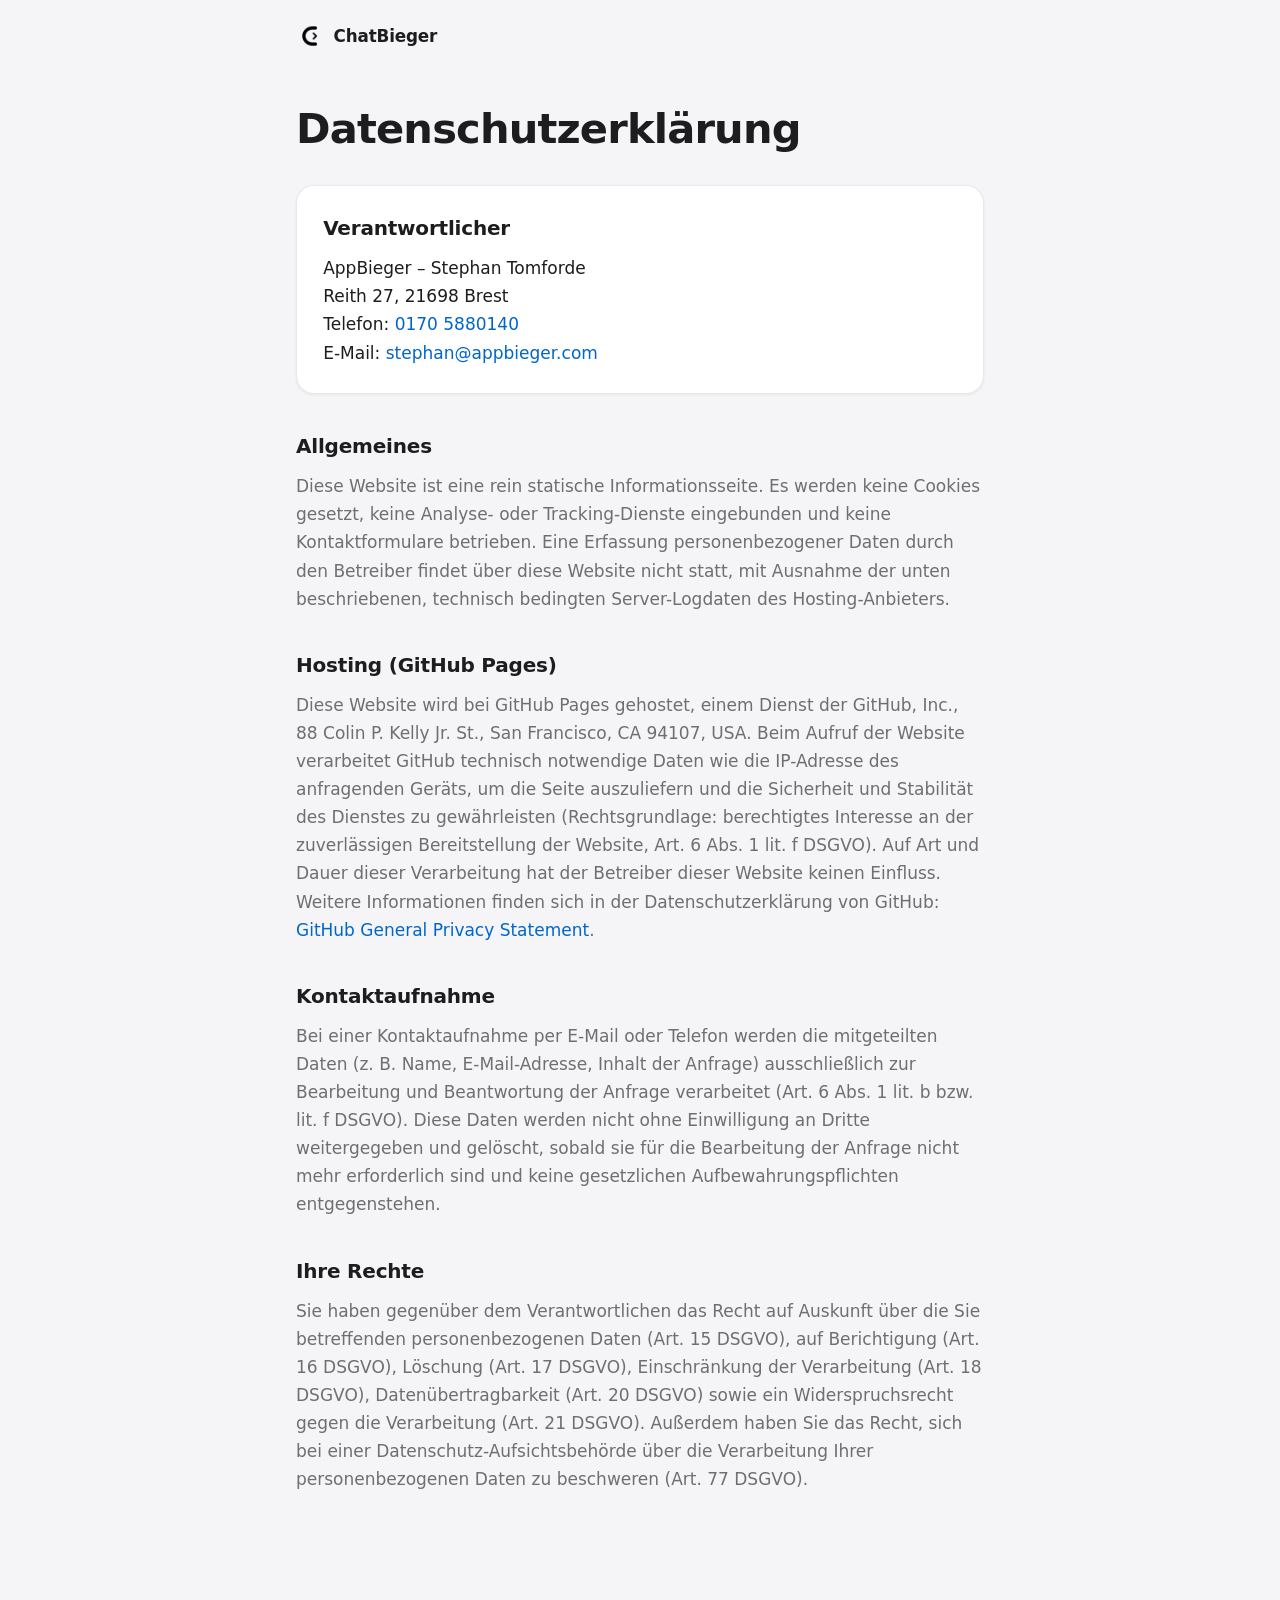
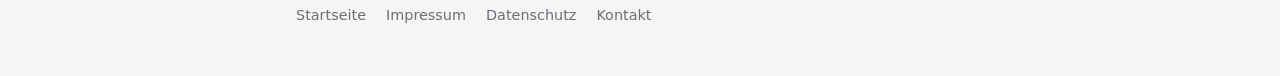
==== datenschutz.html @ e8546956 "Kontaktdaten vor Crawlern schützen: JS-Zusammenbau statt Klartext E-Mail und Telefonnummer stehen im" ====
<!doctype html>
<html lang="de">
<head>
  <meta charset="utf-8">
  <meta name="viewport" content="width=device-width, initial-scale=1">
  <title>Datenschutzerklärung – ChatBieger</title>
  <meta name="robots" content="noindex">
  <link rel="icon" type="image/png" href="favicon.png">
  <link rel="stylesheet" href="styles.css">
  <script src="kontakt-schutz.js" defer></script>
</head>
<body>

<div class="topbar">
  <div class="wrap">
    <a href="./"><img src="favicon.png" alt="" width="28" height="28"><span>ChatBieger</span></a>
  </div>
</div>

<main>
  <div class="wrap">
    <h1>Datenschutzerklärung</h1>

    <div class="card">
      <h2 style="margin-top:0">Verantwortlicher</h2>
      <p>
        AppBieger &ndash; Stephan Tomforde<br>
        Reith 27, 21698 Brest<br>
        Telefon: <span data-tel="041088507194+" data-tel-anzeige="0410885 0710"><noscript>(wird mit aktiviertem JavaScript angezeigt)</noscript></span><br>
        E-Mail: <span data-em-user="nahpets" data-em-domain="moc.regeibppa"><noscript>stephan (at) appbieger (punkt) com</noscript></span>
      </p>
    </div>

    <h2>Allgemeines</h2>
    <p class="muted">
      Diese Website ist eine rein statische Informationsseite. Es werden keine Cookies
      gesetzt, keine Analyse- oder Tracking-Dienste eingebunden und keine Kontaktformulare
      betrieben. Eine Erfassung personenbezogener Daten durch den Betreiber findet über
      diese Website nicht statt, mit Ausnahme der unten beschriebenen, technisch bedingten
      Server-Logdaten des Hosting-Anbieters.
    </p>

    <h2>Hosting (GitHub Pages)</h2>
    <p class="muted">
      Diese Website wird bei GitHub Pages gehostet, einem Dienst der GitHub, Inc.,
      88 Colin P. Kelly Jr. St., San Francisco, CA 94107, USA. Beim Aufruf der Website
      verarbeitet GitHub technisch notwendige Daten wie die IP-Adresse des anfragenden
      Geräts, um die Seite auszuliefern und die Sicherheit und Stabilität des Dienstes zu
      gewährleisten (Rechtsgrundlage: berechtigtes Interesse an der zuverlässigen
      Bereitstellung der Website, Art. 6 Abs. 1 lit. f DSGVO). Auf Art und Dauer dieser
      Verarbeitung hat der Betreiber dieser Website keinen Einfluss. Weitere Informationen
      finden sich in der Datenschutzerklärung von GitHub:
      <a href="https://docs.github.com/de/site-policy/privacy-policies/github-general-privacy-statement" rel="noopener">GitHub General Privacy Statement</a>.
    </p>

    <h2>Kontaktaufnahme</h2>
    <p class="muted">
      Bei einer Kontaktaufnahme per E-Mail oder Telefon werden die mitgeteilten Daten
      (z.&nbsp;B. Name, E-Mail-Adresse, Inhalt der Anfrage) ausschließlich zur Bearbeitung
      und Beantwortung der Anfrage verarbeitet (Art. 6 Abs. 1 lit. b bzw. lit. f DSGVO).
      Diese Daten werden nicht ohne Einwilligung an Dritte weitergegeben und gelöscht,
      sobald sie für die Bearbeitung der Anfrage nicht mehr erforderlich sind und keine
      gesetzlichen Aufbewahrungspflichten entgegenstehen.
    </p>

    <h2>Ihre Rechte</h2>
    <p class="muted">
      Sie haben gegenüber dem Verantwortlichen das Recht auf Auskunft über die Sie
      betreffenden personenbezogenen Daten (Art. 15 DSGVO), auf Berichtigung (Art. 16
      DSGVO), Löschung (Art. 17 DSGVO), Einschränkung der Verarbeitung (Art. 18 DSGVO),
      Datenübertragbarkeit (Art. 20 DSGVO) sowie ein Widerspruchsrecht gegen die
      Verarbeitung (Art. 21 DSGVO). Außerdem haben Sie das Recht, sich bei einer
      Datenschutz-Aufsichtsbehörde über die Verarbeitung Ihrer personenbezogenen Daten zu
      beschweren (Art. 77 DSGVO).
    </p>
  </div>
</main>

<footer class="legal-footer">
  <div class="wrap">
    <a href="./">Startseite</a>
    <a href="impressum.html">Impressum</a>
    <a href="datenschutz.html">Datenschutz</a>
    <a href="kontakt.html">Kontakt</a>
  </div>
</footer>

</body>
</html>
---- styles.css ----
/* Gemeinsame Basis für die Unterseiten (Impressum, Datenschutz, Kontakt).
   Tokens identisch mit index.html — bei Änderungen beide Stellen pflegen. */

:root {
  --ground: #f5f5f7;
  --surface: #ffffff;
  --surface-soft: #fbfbfd;
  --ink: #1d1d1f;
  --ink-soft: #6e6e73;
  --ink-faint: #86868b;
  --accent: #0066cc;
  --accent-hover: #0055aa;
  --ring: inset 0 0 0 1px rgba(0, 0, 0, 0.09);
  --card-shadow: 0 1px 3px rgba(0, 0, 0, 0.06);
}

* { box-sizing: border-box; }

body {
  margin: 0;
  background: var(--ground);
  color: var(--ink);
  font-family: -apple-system, BlinkMacSystemFont, "SF Pro Text", "Segoe UI Variable Text", "Segoe UI", system-ui, sans-serif;
  font-size: 1.0625rem;
  line-height: 1.65;
  -webkit-font-smoothing: antialiased;
}

.wrap { max-width: 46rem; margin: 0 auto; padding: 0 1.5rem; }

.topbar { padding: 1.4rem 0; }
.topbar .wrap { display: flex; align-items: center; gap: 0.6rem; }
.topbar a {
  display: flex;
  align-items: center;
  gap: 0.6rem;
  color: var(--ink);
  text-decoration: none;
  font-weight: 600;
  font-size: 1.05rem;
  letter-spacing: -0.01em;
}
.topbar img { width: 28px; height: 28px; border-radius: 8px; }

main { padding: 2rem 0 4rem; }

h1 {
  margin: 0 0 2rem;
  font-size: clamp(1.9rem, 4vw, 2.6rem);
  font-weight: 700;
  letter-spacing: -0.02em;
  line-height: 1.15;
}
h2 {
  margin: 2.25rem 0 0.6rem;
  font-size: 1.25rem;
  font-weight: 600;
  letter-spacing: -0.01em;
}
p { margin: 0 0 0.9rem; }
a { color: var(--accent); text-decoration: none; }
a:hover { color: var(--accent-hover); text-decoration: underline; }
.muted { color: var(--ink-soft); }

.card {
  background: var(--surface);
  border-radius: 18px;
  box-shadow: var(--card-shadow), var(--ring);
  padding: 1.7rem;
  margin: 0 0 1.25rem;
}
.card p:last-child { margin-bottom: 0; }

address { font-style: normal; }

.legal-footer {
  padding: 2rem 0 3rem;
  font-size: 0.9rem;
  color: var(--ink-faint);
}
.legal-footer .wrap { display: flex; flex-wrap: wrap; gap: 1.25rem; }
.legal-footer a { color: var(--ink-soft); }
.legal-footer a:hover { color: var(--ink); }
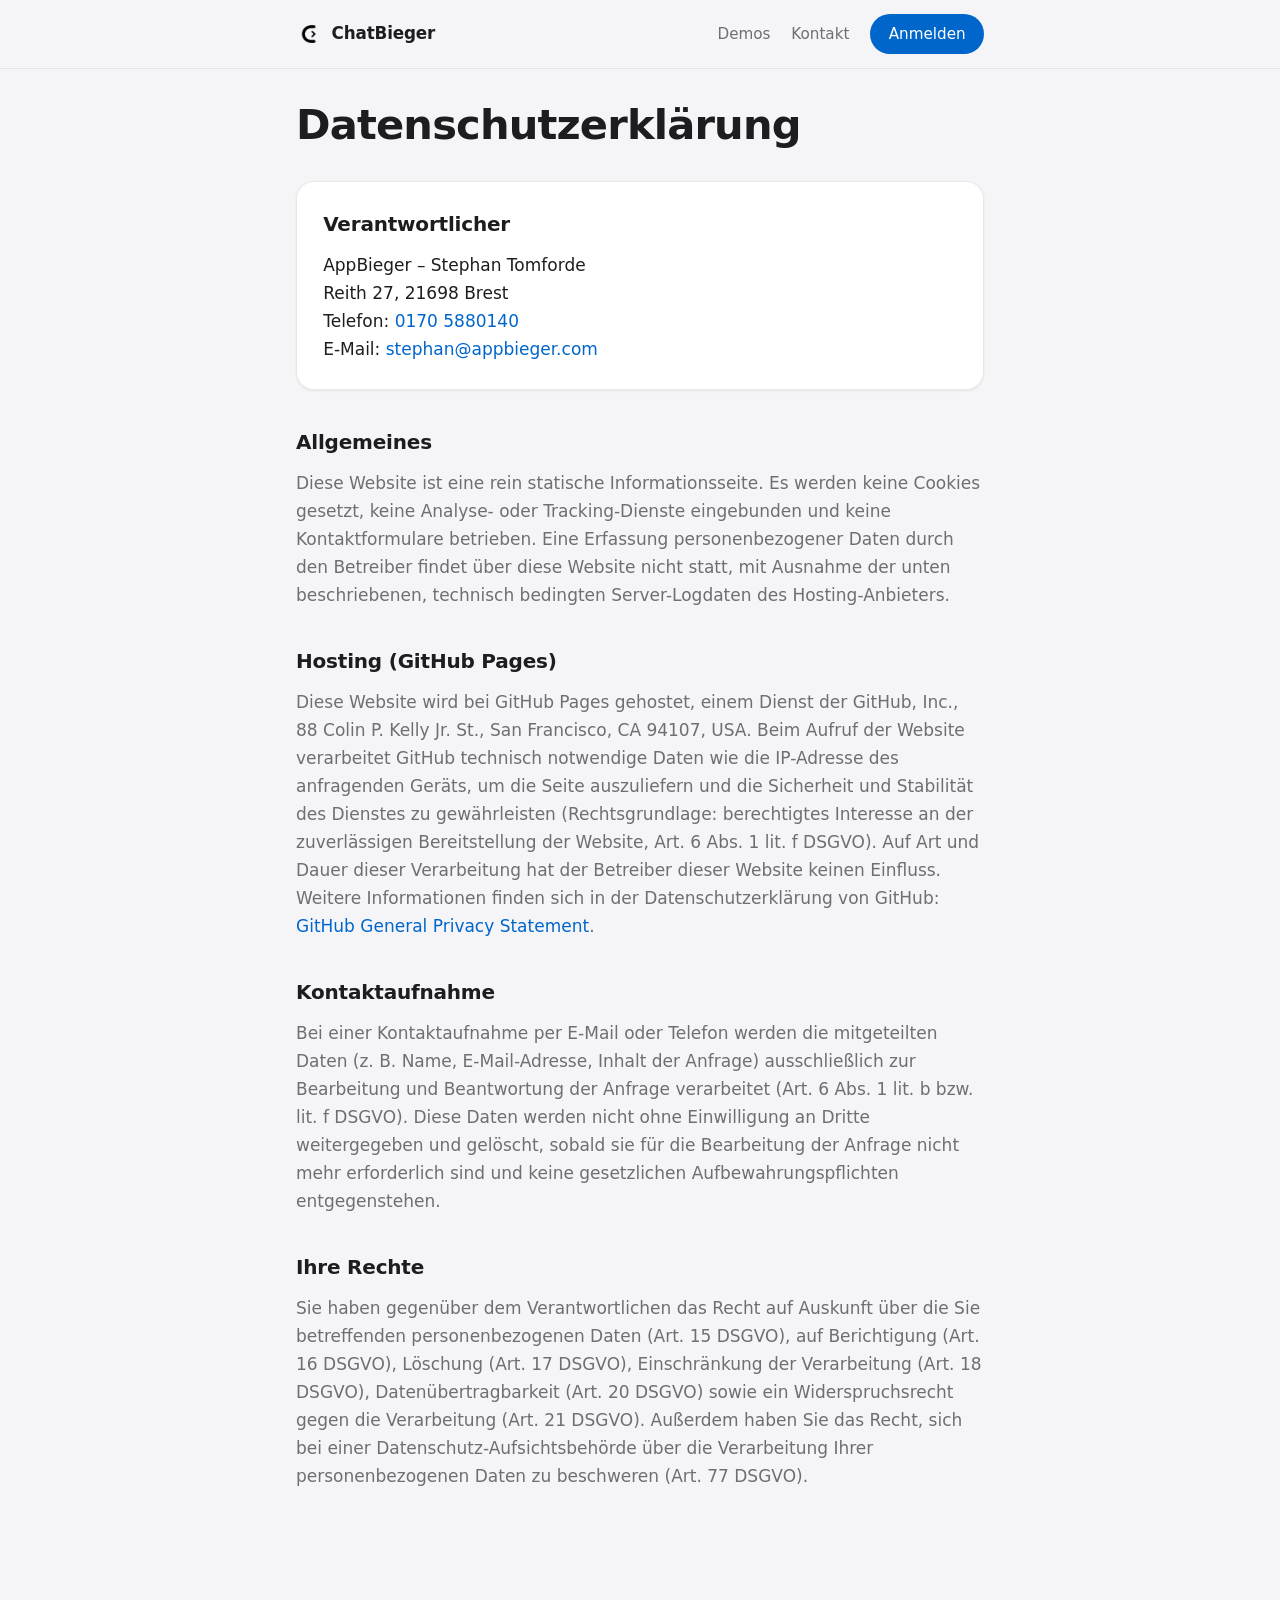
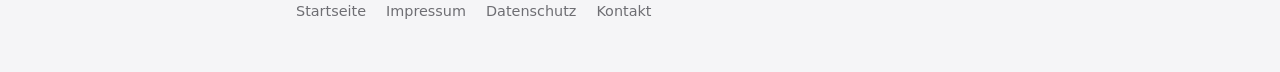
==== commit 0fb5a3bc: "Die Produktleiste: dieselbe erste Zeile wie in Demo und Einrichtung Marke links, Demos · Kontakt · A" ====
--- a/datenschutz.html
+++ b/datenschutz.html
@@ -13,7 +13,12 @@
 
 <div class="topbar">
   <div class="wrap">
-    <a href="./"><img src="favicon.png" alt="" width="28" height="28"><span>ChatBieger</span></a>
+    <a class="marke" href="./"><img src="chatbieger-logo.png" alt="" width="26" height="26"><span>ChatBieger</span></a>
+    <nav aria-label="ChatBieger">
+      <a href="https://chat.demo.chatbieger.com/">Demos</a>
+      <a href="kontakt.html">Kontakt</a>
+      <a class="topbar-demo" href="https://admin.demo.chatbieger.com/">Anmelden</a>
+    </nav>
   </div>
 </div>
 
--- a/styles.css
+++ b/styles.css
@@ -28,9 +28,11 @@
 
 .wrap { max-width: 46rem; margin: 0 auto; padding: 0 1.5rem; }
 
-.topbar { padding: 1.4rem 0; }
-.topbar .wrap { display: flex; align-items: center; gap: 0.6rem; }
-.topbar a {
+/* Die Produktleiste: dieselbe erste Zeile wie auf index.html, den Demo-Seiten
+   und in der Einrichtung — bei Änderungen alle Stellen pflegen. */
+.topbar { padding: 0.9rem 0; border-bottom: 1px solid rgba(0, 0, 0, 0.07); }
+.topbar .wrap { display: flex; align-items: center; gap: 1.3rem; }
+.topbar .marke {
   display: flex;
   align-items: center;
   gap: 0.6rem;
@@ -40,7 +42,21 @@
   font-size: 1.05rem;
   letter-spacing: -0.01em;
 }
-.topbar img { width: 28px; height: 28px; border-radius: 8px; }
+.topbar img { width: 26px; height: 26px; display: block; }
+.topbar nav { margin-left: auto; display: flex; align-items: center; gap: 1.3rem; }
+.topbar nav a { color: var(--ink-soft); text-decoration: none; font-size: 0.95rem; }
+.topbar nav a:hover { color: var(--ink); }
+.topbar nav a[aria-current="page"] { color: var(--ink); font-weight: 600; }
+.topbar .topbar-demo {
+  display: inline-flex;
+  align-items: center;
+  border-radius: 999px;
+  padding: 0.45rem 1.15rem;
+  background: var(--accent);
+  color: #fff;
+}
+.topbar .topbar-demo:hover { background: var(--accent-hover); color: #fff; }
+@media (max-width: 30rem) { .topbar nav a:not(.topbar-demo):not(:first-child) { display: none; } }
 
 main { padding: 2rem 0 4rem; }
 
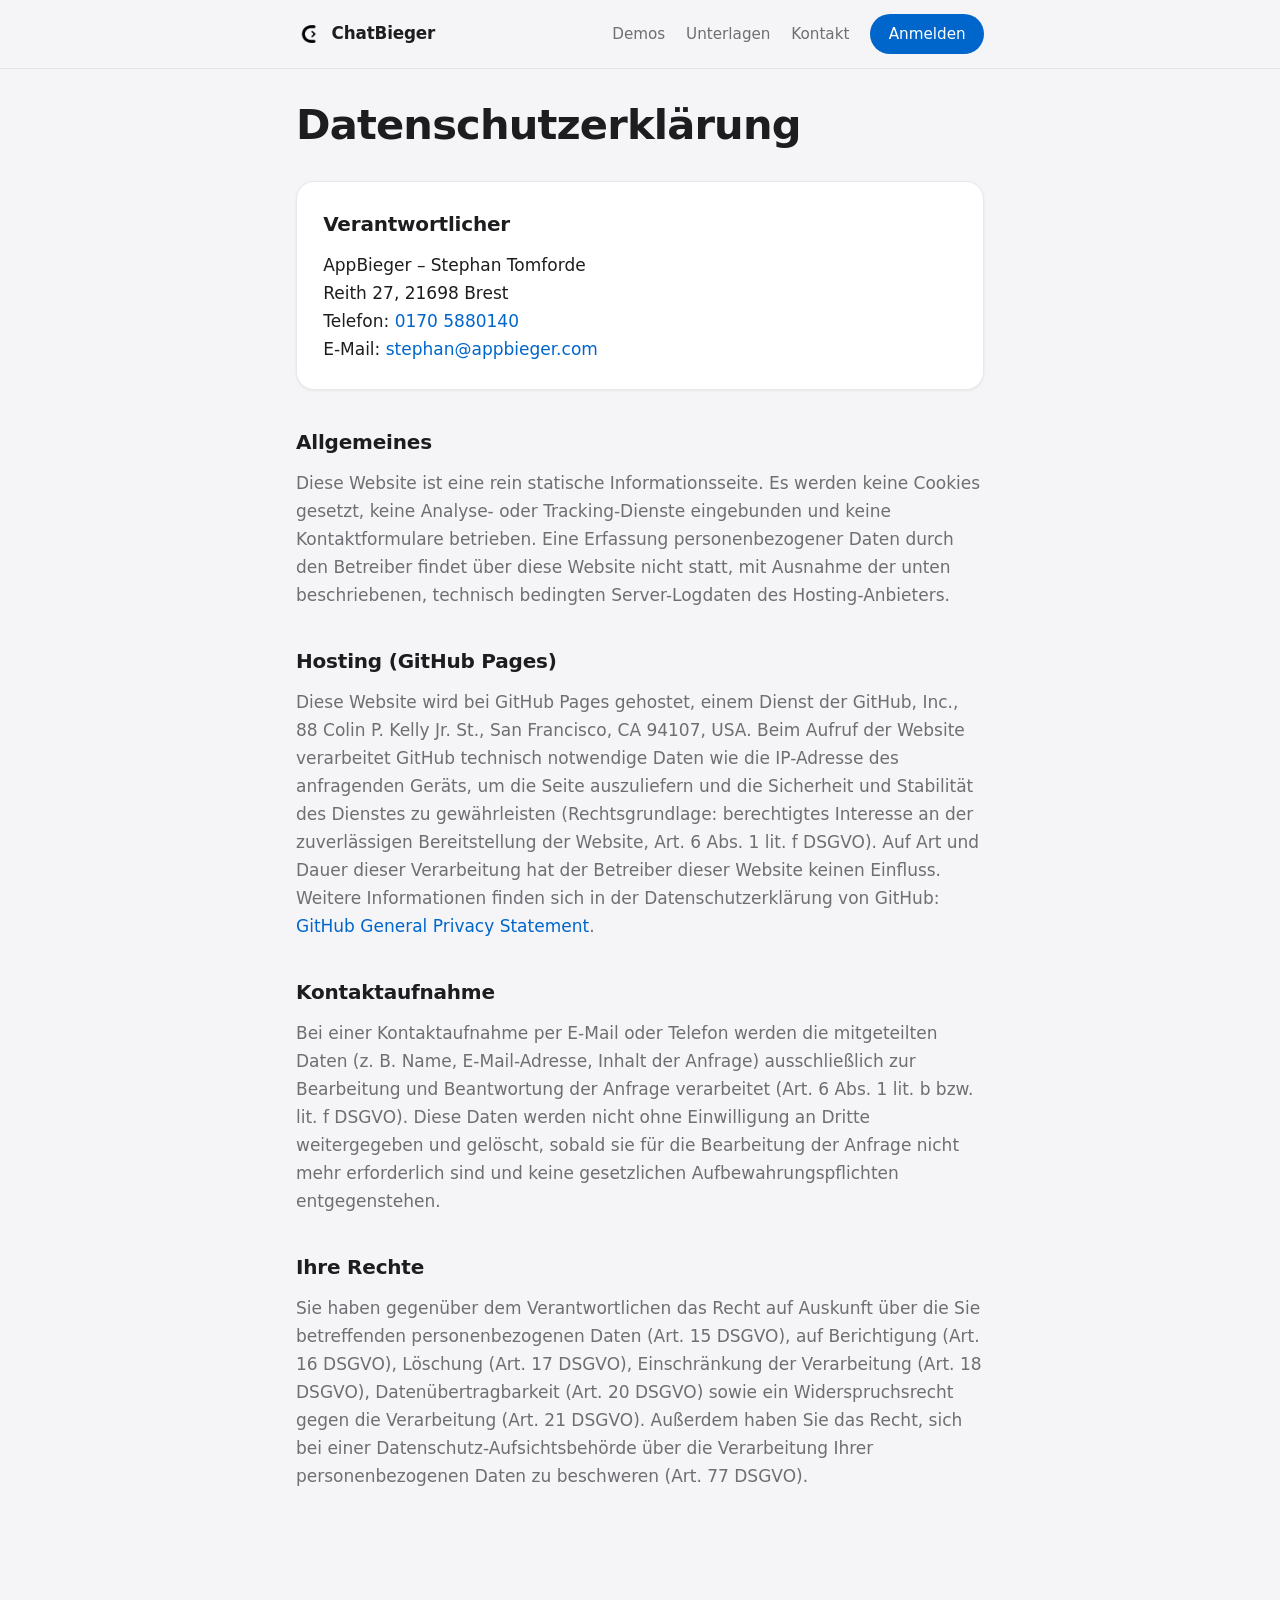
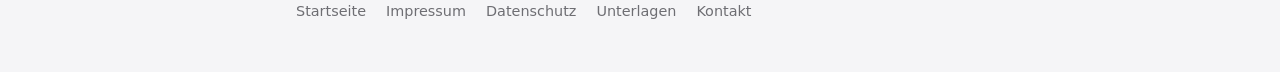
==== commit 8ab600a7: "Was eine Vorlage braucht, steht auf einer Seite, bevor jemand anfragt Das Council aus vier Achim-Köp" ====
--- a/datenschutz.html
+++ b/datenschutz.html
@@ -16,6 +16,7 @@
     <a class="marke" href="./"><img src="chatbieger-logo.png" alt="" width="26" height="26"><span>ChatBieger</span></a>
     <nav aria-label="ChatBieger">
       <a href="https://chat.demo.chatbieger.com/">Demos</a>
+      <a href="unterlagen.html">Unterlagen</a>
       <a href="kontakt.html">Kontakt</a>
       <a class="topbar-demo" href="https://admin.demo.chatbieger.com/">Anmelden</a>
     </nav>
@@ -86,6 +87,7 @@
     <a href="./">Startseite</a>
     <a href="impressum.html">Impressum</a>
     <a href="datenschutz.html">Datenschutz</a>
+    <a href="unterlagen.html">Unterlagen</a>
     <a href="kontakt.html">Kontakt</a>
   </div>
 </footer>
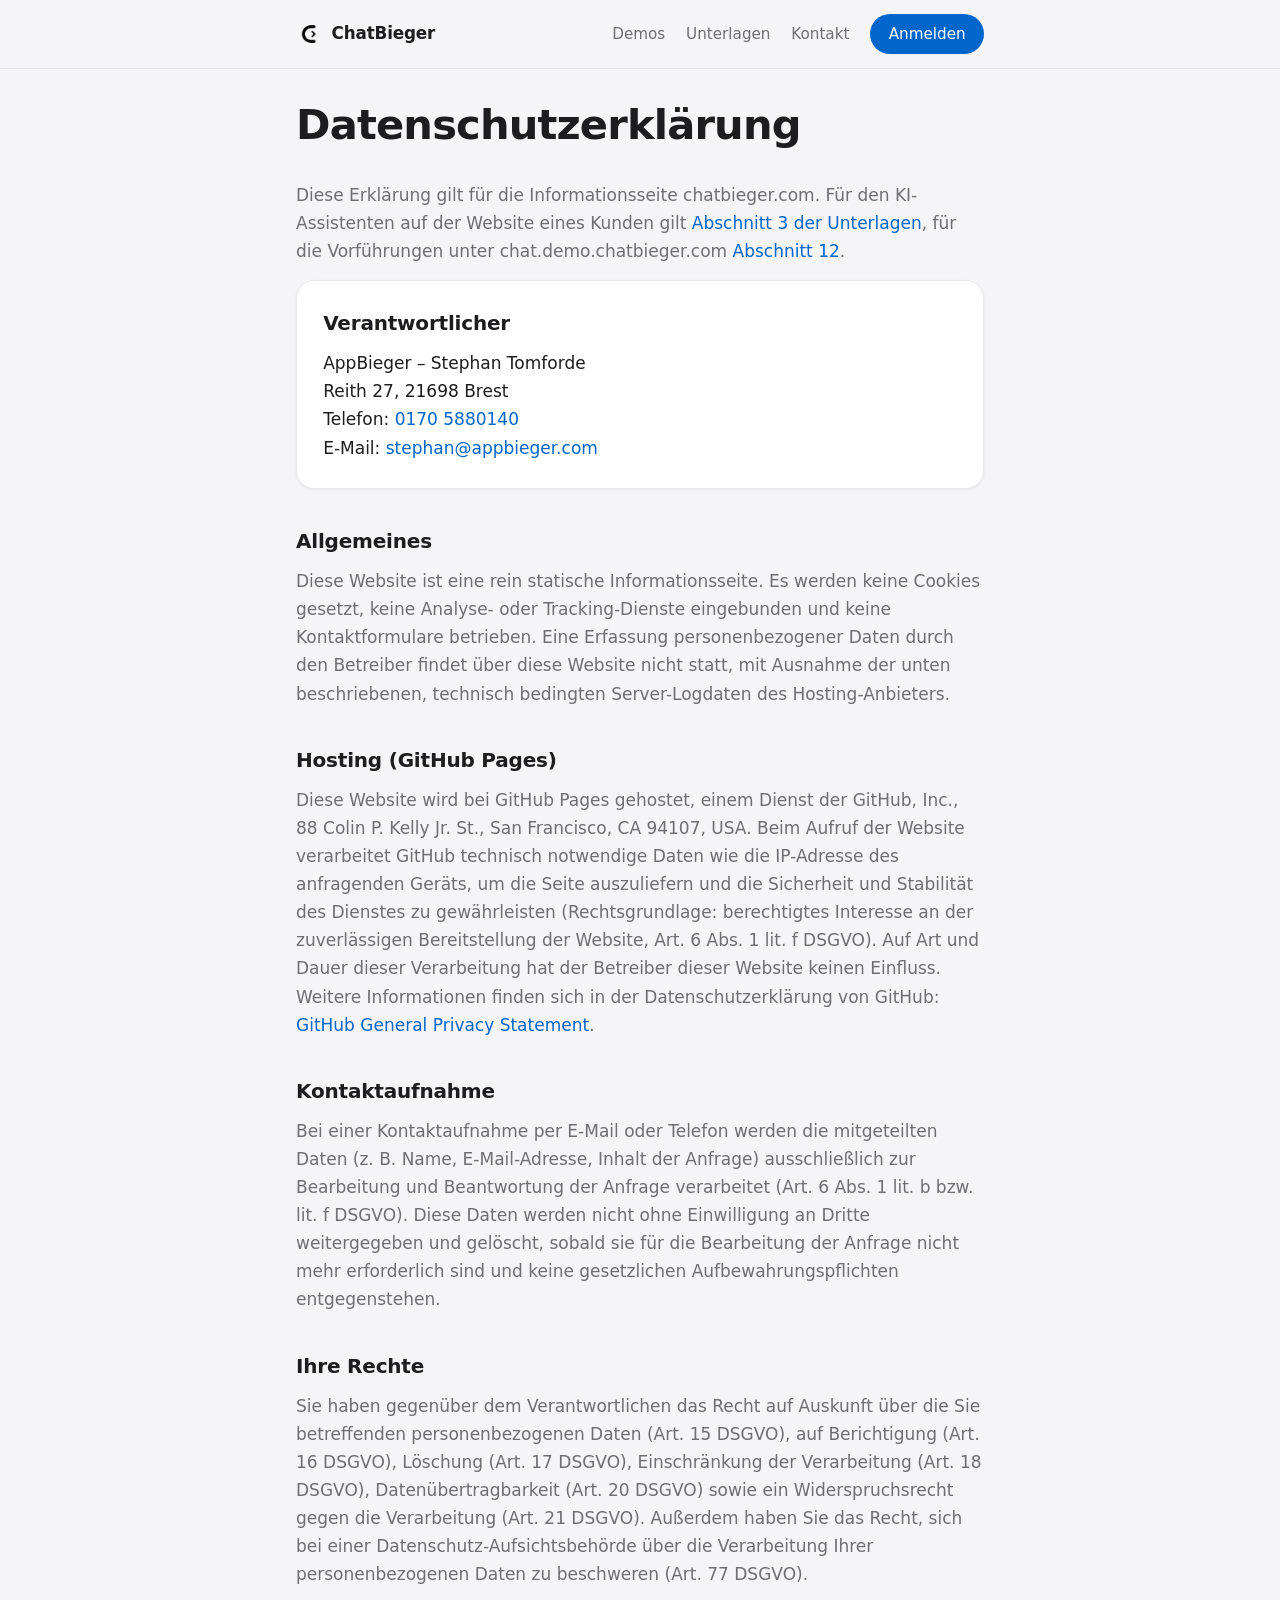
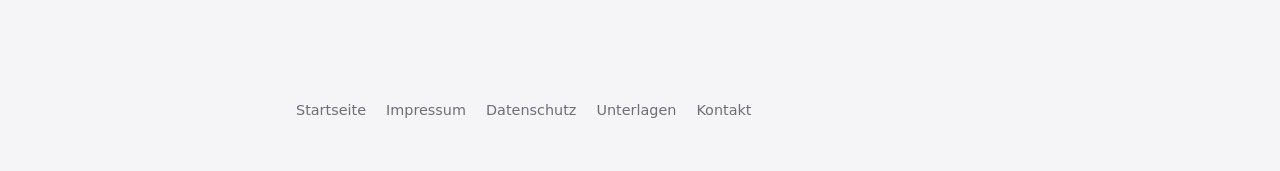
==== commit 65eb80a6: "Die Kommune findet ihren Weg auf dem ersten Bildschirm (Council, Lauf 13) Vier Achim-Personas über d" ====
--- a/datenschutz.html
+++ b/datenschutz.html
@@ -26,6 +26,7 @@
 <main>
   <div class="wrap">
     <h1>Datenschutzerklärung</h1>
+    <p class="muted">Diese Erklärung gilt für die Informationsseite chatbieger.com. Für den KI-Assistenten auf der Website eines Kunden gilt <a href="unterlagen.html#datenschutzerklaerung">Abschnitt 3 der Unterlagen</a>, für die Vorführungen unter chat.demo.chatbieger.com <a href="unterlagen.html#demos-datenschutz">Abschnitt 12</a>.</p>
 
     <div class="card">
       <h2 style="margin-top:0">Verantwortlicher</h2>
--- a/styles.css
+++ b/styles.css
@@ -56,7 +56,13 @@
   color: #fff;
 }
 .topbar .topbar-demo:hover { background: var(--accent-hover); color: #fff; }
-@media (max-width: 30rem) { .topbar nav a:not(.topbar-demo):not(:first-child) { display: none; } }
+/* Dieselbe Telefon-Leiste wie auf index.html: Preis und Unterlagen bleiben,
+   Demos und Kontakt weichen, der Schriftzug bleibt nur für Bildschirmleser. */
+@media (max-width: 30rem) {
+  .topbar nav a[href^="https://chat.demo."], .topbar nav a[href="kontakt.html"] { display: none; }
+  .topbar .marke span { position: absolute; width: 1px; height: 1px; margin: -1px; overflow: hidden; clip: rect(0 0 0 0); white-space: nowrap; }
+  .topbar .marke { padding: 0.7rem; margin: -0.7rem; }
+}
 
 main { padding: 2rem 0 4rem; }
 
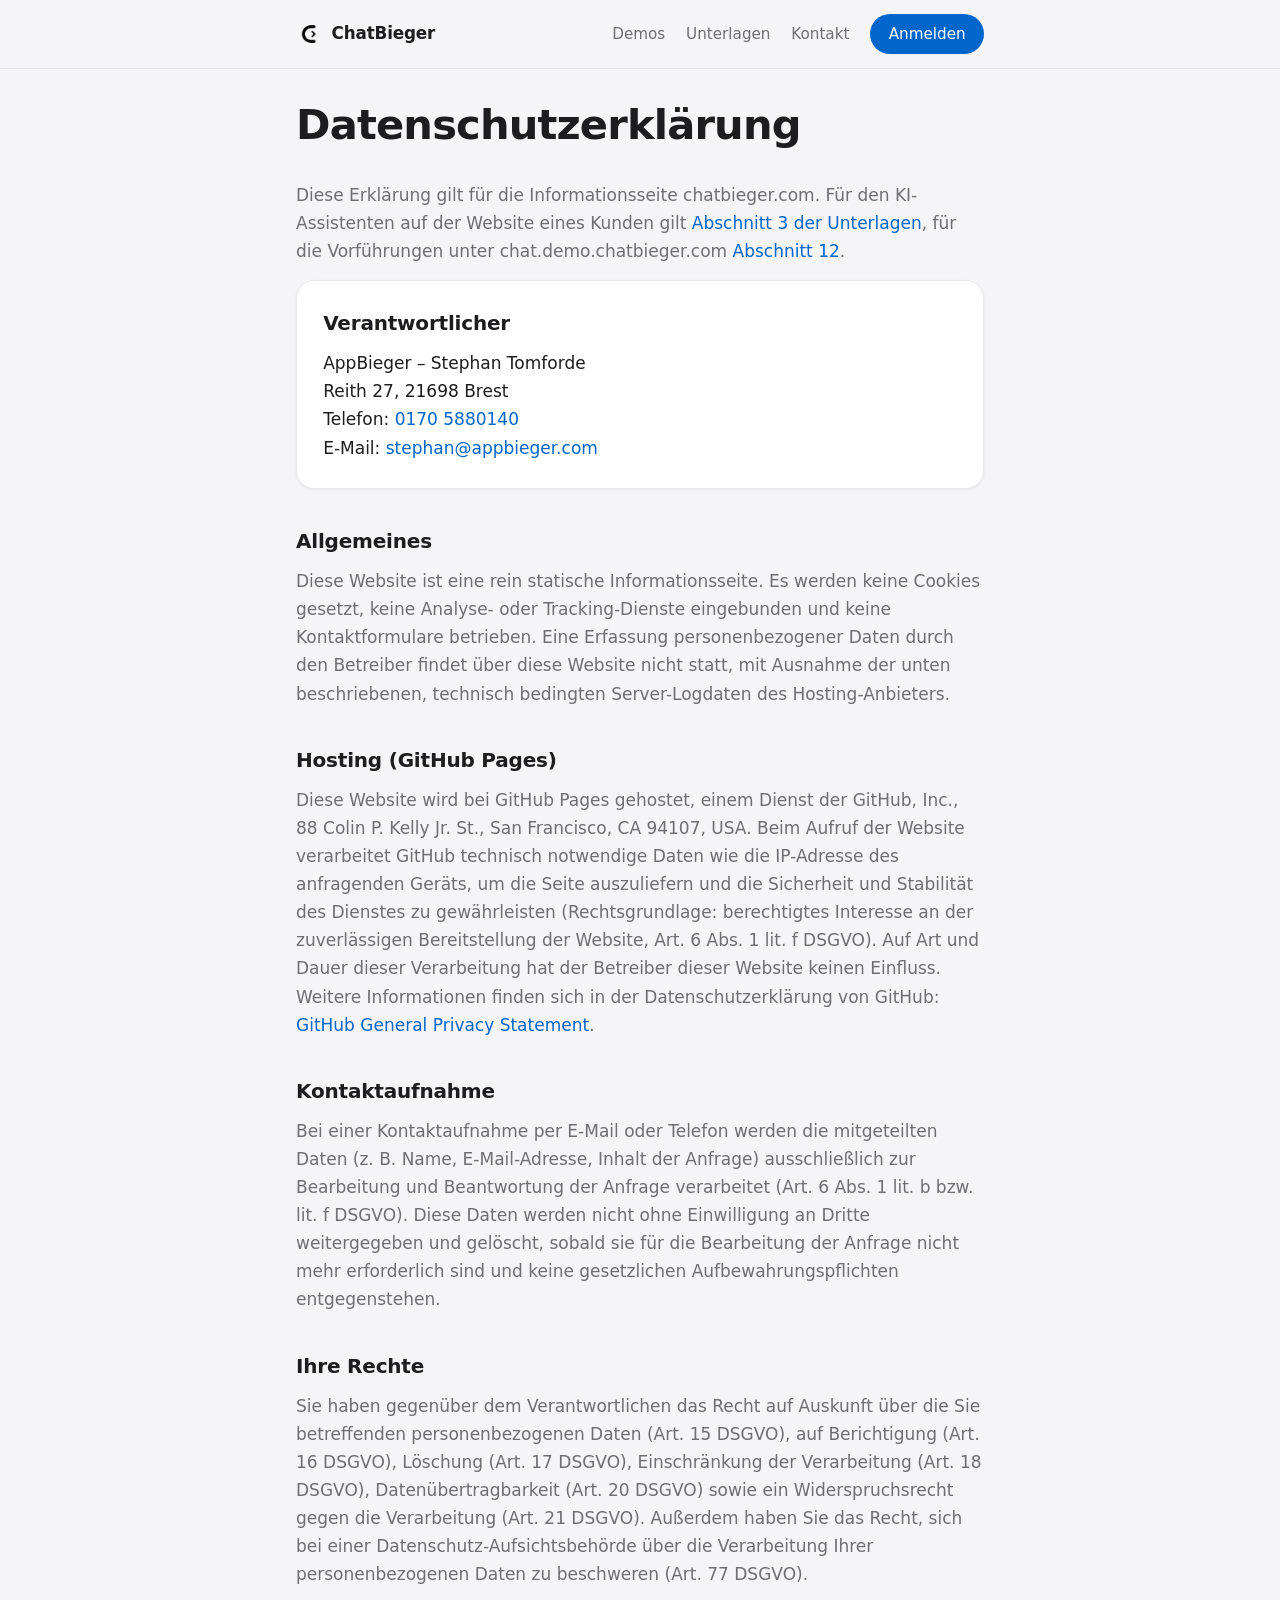
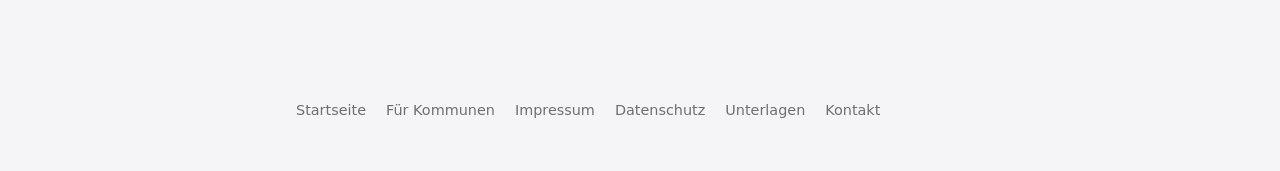
==== commit 17534915: "Kommunen bekommen eine eigene Seite — und sie siezt Die Fachbereichsleitung blieb im Council-Lauf au" ====
--- a/datenschutz.html
+++ b/datenschutz.html
@@ -86,6 +86,7 @@
 <footer class="legal-footer">
   <div class="wrap">
     <a href="./">Startseite</a>
+    <a href="kommunen.html">Für Kommunen</a>
     <a href="impressum.html">Impressum</a>
     <a href="datenschutz.html">Datenschutz</a>
     <a href="unterlagen.html">Unterlagen</a>
--- a/styles.css
+++ b/styles.css
@@ -9,9 +9,37 @@
   --ink-soft: #6e6e73;
   --ink-faint: #86868b;
   --accent: #0066cc;
+  /* Fläche unter weißer Schrift — im Dunkeln dunkler als der Textakzent,
+     dieselbe Lektion wie im Widget und auf index.html: Weiß auf #4d9fff
+     wären 2,7:1. */
+  --accent-solid: #0066cc;
   --accent-hover: #0055aa;
+  --line: rgba(0, 0, 0, 0.07);
+  --bubble: #f2f2f7;
   --ring: inset 0 0 0 1px rgba(0, 0, 0, 0.09);
   --card-shadow: 0 1px 3px rgba(0, 0, 0, 0.06);
+}
+
+/* Der dunkle Modus fehlte auf allen Seiten außer index.html — wer abends von
+   der Startseite auf „Mehr für Handwerksbetriebe" klickte, bekam eine weiße
+   Wand. Dieselben Werte wie dort; bei Änderungen beide Stellen pflegen. */
+@media (prefers-color-scheme: dark) {
+  :root {
+    --ground: #000;
+    --surface: #1c1c1e;
+    --surface-soft: #232326;
+    --ink: #f5f5f7;
+    --ink-soft: #a1a1a6;
+    --ink-faint: #8e8e93;
+    --accent: #4d9fff;
+    --accent-solid: #0a63c9;
+    --accent-hover: #0d6fd9;
+    --line: rgba(255, 255, 255, 0.14);
+    --bubble: #2c2c2e;
+    --ring: inset 0 0 0 1px rgba(255, 255, 255, 0.12);
+    --card-shadow: 0 1px 3px rgba(0, 0, 0, 0.5);
+  }
+  .topbar img { filter: invert(1); }
 }
 
 * { box-sizing: border-box; }
@@ -30,7 +58,7 @@
 
 /* Die Produktleiste: dieselbe erste Zeile wie auf index.html, den Demo-Seiten
    und in der Einrichtung — bei Änderungen alle Stellen pflegen. */
-.topbar { padding: 0.9rem 0; border-bottom: 1px solid rgba(0, 0, 0, 0.07); }
+.topbar { padding: 0.9rem 0; border-bottom: 1px solid var(--line); }
 .topbar .wrap { display: flex; align-items: center; gap: 1.3rem; }
 .topbar .marke {
   display: flex;
@@ -52,7 +80,7 @@
   align-items: center;
   border-radius: 999px;
   padding: 0.45rem 1.15rem;
-  background: var(--accent);
+  background: var(--accent-solid);
   color: #fff;
 }
 .topbar .topbar-demo:hover { background: var(--accent-hover); color: #fff; }
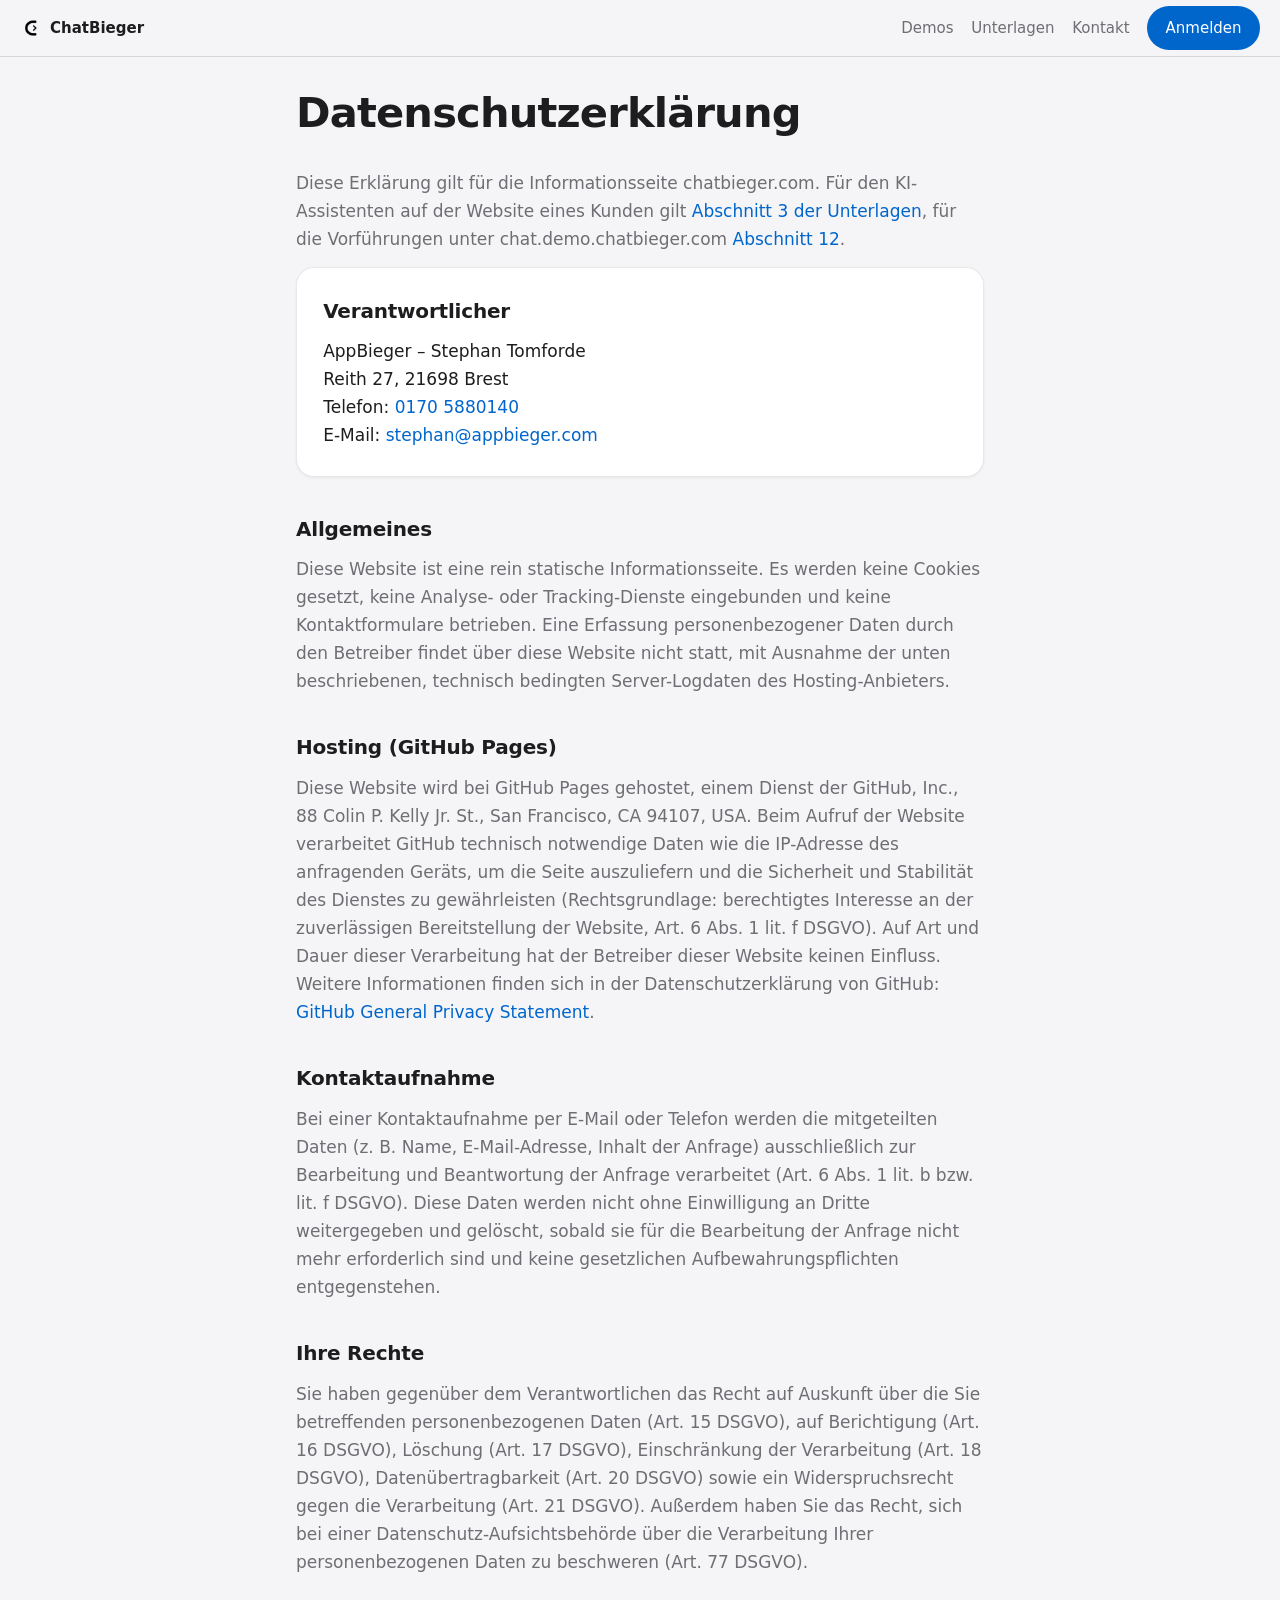
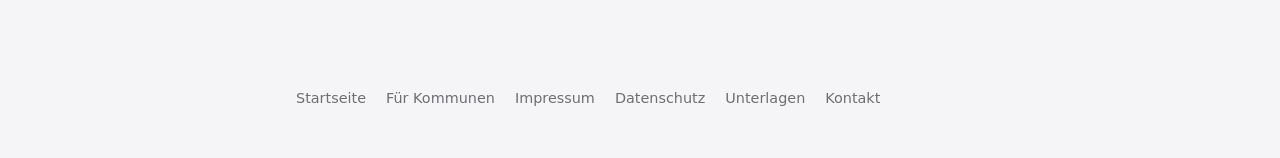
==== commit 1bc836e8: "Die Seite, die auffindbar macht, ist selbst auffindbar und teilbar (0057) robots.txt und sitemap.xml" ====
--- a/datenschutz.html
+++ b/datenschutz.html
@@ -3,9 +3,25 @@
 <head>
   <meta charset="utf-8">
   <meta name="viewport" content="width=device-width, initial-scale=1">
+  <!-- Vor dem Stylesheet: sonst malt der Browser die Leinwand weiß, und der
+       Sprung in die App blitzt einmal hell auf. -->
+  <meta name="color-scheme" content="light dark">
   <title>Datenschutzerklärung – ChatBieger</title>
+  <meta name="description" content="Diese Erklärung gilt für die Informationsseite chatbieger.com. Für den KI-Assistenten auf der Website eines Kunden gilt Abschnitt 3 der Unterlagen, für die Vorführungen unter chat.demo.chatbieger.com Abschnitt 12.">
   <meta name="robots" content="noindex">
   <link rel="icon" type="image/png" href="favicon.png">
+  <link rel="canonical" href="https://chatbieger.com/datenschutz.html">
+  <meta property="og:title" content="Datenschutzerklärung – ChatBieger">
+  <meta property="og:description" content="Diese Erklärung gilt für die Informationsseite chatbieger.com.">
+  <meta property="og:type" content="website">
+  <meta property="og:url" content="https://chatbieger.com/datenschutz.html">
+  <meta property="og:site_name" content="ChatBieger">
+  <meta property="og:locale" content="de_DE">
+  <meta property="og:image" content="https://chatbieger.com/og-bild.png">
+  <meta property="og:image:width" content="1200">
+  <meta property="og:image:height" content="630">
+  <meta property="og:image:alt" content="ChatBieger – Dein Unternehmen ansprechbar mit KI">
+  <meta name="twitter:card" content="summary_large_image">
   <link rel="stylesheet" href="styles.css">
   <script src="kontakt-schutz.js" defer></script>
 </head>
--- a/styles.css
+++ b/styles.css
@@ -2,6 +2,10 @@
    Tokens identisch mit index.html — bei Änderungen beide Stellen pflegen. */
 
 :root {
+  /* Der Browser darf dunkel malen, bevor er diese Regeln kennt — sonst ist
+     die Leinwand weiß und der Wechsel blitzt. */
+  color-scheme: light dark;
+
   --ground: #f5f5f7;
   --surface: #ffffff;
   --surface-soft: #fbfbfd;
@@ -14,7 +18,7 @@
      wären 2,7:1. */
   --accent-solid: #0066cc;
   --accent-hover: #0055aa;
-  --line: rgba(0, 0, 0, 0.07);
+  --line: rgba(0, 0, 0, 0.12);
   --bubble: #f2f2f7;
   --ring: inset 0 0 0 1px rgba(0, 0, 0, 0.09);
   --card-shadow: 0 1px 3px rgba(0, 0, 0, 0.06);
@@ -34,7 +38,7 @@
     --accent: #4d9fff;
     --accent-solid: #0a63c9;
     --accent-hover: #0d6fd9;
-    --line: rgba(255, 255, 255, 0.14);
+    --line: rgba(255, 255, 255, 0.16);
     --bubble: #2c2c2e;
     --ring: inset 0 0 0 1px rgba(255, 255, 255, 0.12);
     --card-shadow: 0 1px 3px rgba(0, 0, 0, 0.5);
@@ -56,30 +60,48 @@
 
 .wrap { max-width: 46rem; margin: 0 auto; padding: 0 1.5rem; }
 
-/* Die Produktleiste: dieselbe erste Zeile wie auf index.html, den Demo-Seiten
-   und in der Einrichtung — bei Änderungen alle Stellen pflegen. */
-.topbar { padding: 0.9rem 0; border-bottom: 1px solid var(--line); }
-.topbar .wrap { display: flex; align-items: center; gap: 1.3rem; }
+/* Die Produktleiste: dieselbe erste Zeile wie auf index.html, in der
+   Demo-Übersicht, im Schnellstart und im Cockpit — damit ein Besucher über
+   jeden Wechsel hinweg sieht, dass er im selben Produkt ist.
+   **Die Maße stehen im Produkt, in `web/base.css` (--bar-*), und hier als
+   Kopie**; die Landing liegt in einem eigenen Repo und kann sie nicht laden.
+   Wer sie ändert, ändert beide Stellen. Gemessen am 09.09.2026 waren es vier
+   verschiedene Leisten: 40, 50, 66 und 69 px hoch. */
+.topbar { border-bottom: 1px solid var(--line); }
+.topbar .wrap {
+  box-sizing: border-box; min-height: 3.5rem;
+  /* Randlos wie im Produkt: Die Wortmarke soll beim Wechsel nicht wandern.
+     Der Inhalt unter der Leiste bleibt Lesespalte. */
+  max-width: none; padding: 0 1.25rem;
+  display: flex; align-items: center; gap: 1.1rem;
+}
 .topbar .marke {
   display: flex;
   align-items: center;
-  gap: 0.6rem;
+  gap: 0.5rem;
   color: var(--ink);
   text-decoration: none;
   font-weight: 600;
-  font-size: 1.05rem;
-  letter-spacing: -0.01em;
+  font-size: 0.9375rem;
 }
-.topbar img { width: 26px; height: 26px; display: block; }
-.topbar nav { margin-left: auto; display: flex; align-items: center; gap: 1.3rem; }
-.topbar nav a { color: var(--ink-soft); text-decoration: none; font-size: 0.95rem; }
+.topbar img { width: 22px; height: 22px; border-radius: 6px; display: block; }
+.topbar nav { margin-left: auto; display: flex; align-items: center; gap: 1.1rem; }
+.topbar nav a { color: var(--ink-soft); text-decoration: none; font-size: 0.9375rem; white-space: nowrap; }
+/* 44 px Klickfläche, ohne dass die Leiste wächst — das Polster liegt in ihren
+   56 px. Dieselbe Regel steht im Produkt in `web/base.css`. */
+.topbar nav a, .topbar .marke, .topbar .topbar-demo { padding-block: 0.6rem; }
+
+/* Der Fokusring gehört zu dem, was das Fundament für alle Oberflächen
+   festlegt (`web/base.css`) — die Kopie hatte ihn ausgelassen, und ein
+   Tastaturnutzer sah beim Wechsel einen anderen Ring. */
+:focus-visible { outline: 2px solid var(--accent); outline-offset: 2px; border-radius: 4px; }
 .topbar nav a:hover { color: var(--ink); }
 .topbar nav a[aria-current="page"] { color: var(--ink); font-weight: 600; }
 .topbar .topbar-demo {
   display: inline-flex;
   align-items: center;
   border-radius: 999px;
-  padding: 0.45rem 1.15rem;
+  padding: 0.6rem 1.15rem;
   background: var(--accent-solid);
   color: #fff;
 }
